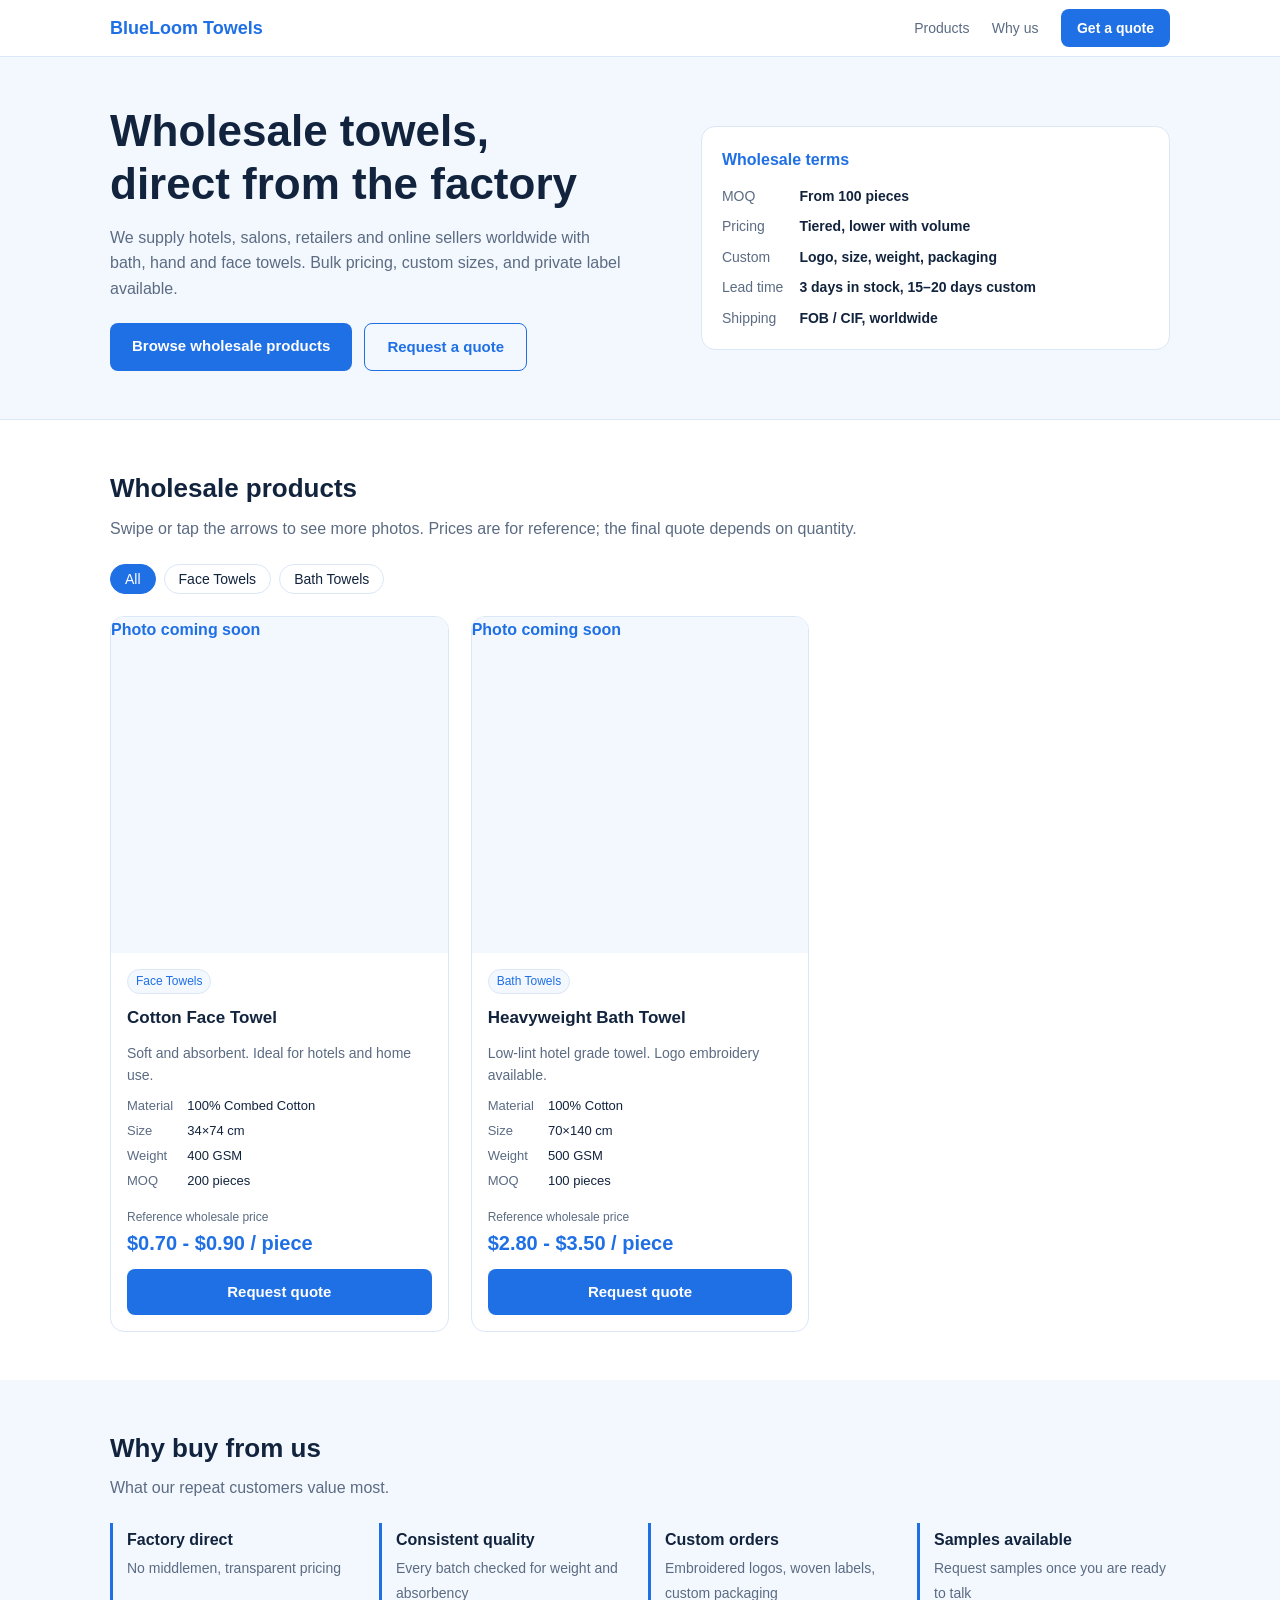
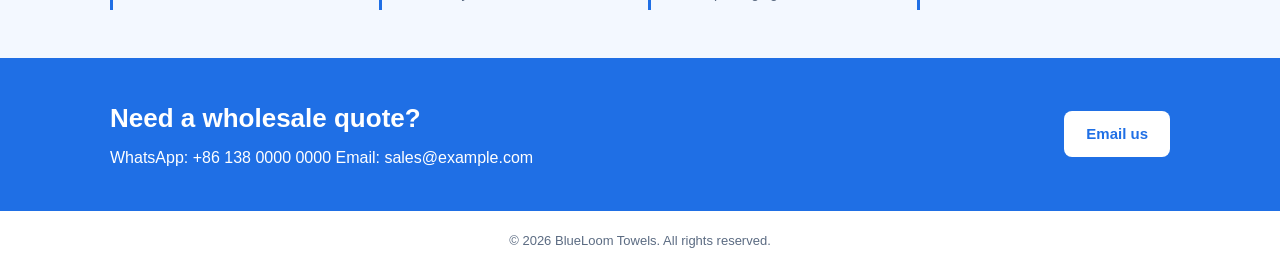
==== towel-site/index.html @ 3a12b100 "Add files via upload" ====
<!DOCTYPE html>
<html lang="en">
<head>
<meta charset="utf-8">
<meta name="viewport" content="width=device-width, initial-scale=1">
<title>BlueLoom Towels | Wholesale Towels, Factory Direct</title>
<meta name="description" content="Wholesale towels direct from the factory. Bath, hand and face towels for hotels, salons and retailers. Low MOQ, custom logo and private label.">
<style>
:root{
  --bg:#ffffff; --surface:#f3f8ff; --line:#dbe7f7;
  --text:#12233d; --muted:#5b6b82;
  --blue:#1f6fe5; --blue-dark:#154fb0; --on-blue:#ffffff;
}
@media (prefers-color-scheme: dark){
  :root{
    --bg:#0e1726; --surface:#15213a; --line:#25365a;
    --text:#e8efff; --muted:#9db0cf;
    --blue:#4b8dff; --blue-dark:#7aa9ff; --on-blue:#0b1426;
  }
}
html{scroll-behavior:smooth;scroll-padding-top:70px}
*{box-sizing:border-box}
body{margin:0;background:var(--bg);color:var(--text);
  font-family:"Inter","Helvetica Neue",Arial,sans-serif;line-height:1.6}
a{color:inherit;text-decoration:none}
.wrap{max-width:1100px;margin:0 auto;padding:0 20px}

header{position:sticky;top:0;z-index:20;background:var(--bg);border-bottom:1px solid var(--line)}
.nav{display:flex;align-items:center;justify-content:space-between;height:56px}
.logo{font-weight:700;font-size:18px;color:var(--blue)}
.nav a.link{margin-left:18px;font-size:14px;color:var(--muted)}
.btn{display:inline-block;background:var(--blue);color:var(--on-blue);padding:11px 22px;border-radius:8px;font-weight:600;border:0;cursor:pointer;font-size:15px;text-align:center}
.btn:hover{background:var(--blue-dark)}
.btn.ghost{background:transparent;color:var(--blue);border:1.5px solid var(--blue)}

.hero{background:var(--surface);border-bottom:1px solid var(--line)}
.hero .wrap{padding-top:48px;padding-bottom:48px;display:grid;gap:28px;grid-template-columns:1.2fr 1fr;align-items:center}
.hero h1{font-size:clamp(30px,6vw,44px);line-height:1.2;margin:0 0 14px}
.hero p{color:var(--muted);margin:0 0 22px;max-width:32em}
.cta{display:flex;gap:12px;flex-wrap:wrap}
.terms{background:var(--bg);border:1px solid var(--line);border-radius:14px;padding:20px}
.terms h3{margin:0 0 12px;font-size:16px;color:var(--blue)}
.terms dl{margin:0;display:grid;grid-template-columns:auto 1fr;gap:8px 16px;font-size:14px}
.terms dt{color:var(--muted)} .terms dd{margin:0;font-weight:600}

section{padding:48px 0}
h2{font-size:26px;margin:0 0 6px}
.sub{color:var(--muted);margin:0 0 22px}

.chips{display:flex;gap:8px;flex-wrap:wrap;margin-bottom:22px}
.chip{border:1px solid var(--line);background:var(--bg);color:var(--text);padding:6px 14px;border-radius:999px;font-size:14px;cursor:pointer}
.chip.on{background:var(--blue);color:var(--on-blue);border-color:var(--blue)}

.grid{display:grid;gap:22px;grid-template-columns:repeat(auto-fill,minmax(270px,1fr))}
.card{border:1px solid var(--line);border-radius:14px;overflow:hidden;background:var(--bg);display:flex;flex-direction:column}
.gallery{position:relative;background:var(--surface)}
.track{display:flex;overflow-x:auto;scroll-snap-type:x mandatory;scrollbar-width:none;-webkit-overflow-scrolling:touch}
.track::-webkit-scrollbar{display:none}
.track img,.track .ph{flex:0 0 100%;width:100%;aspect-ratio:1/1;object-fit:cover;scroll-snap-align:center;display:block}
.ph{display:flex;align-items:center;justify-content:center;color:var(--blue);font-weight:600;background:var(--surface)}
.arrow{position:absolute;top:50%;transform:translateY(-50%);width:34px;height:34px;border-radius:50%;border:0;
  background:rgba(255,255,255,.9);color:#154fb0;font-size:18px;cursor:pointer;box-shadow:0 1px 4px rgba(0,0,0,.2)}
.arrow.prev{left:8px}.arrow.next{right:8px}
.dots{position:absolute;bottom:8px;left:0;right:0;display:flex;justify-content:center;gap:6px}
.dots i{width:7px;height:7px;border-radius:50%;background:rgba(255,255,255,.7);box-shadow:0 0 0 1px rgba(21,79,176,.35)}
.dots i.on{background:var(--blue)}
.info{padding:16px;display:flex;flex-direction:column;gap:10px;flex:1}
.info h3{margin:0;font-size:17px}
.tag{font-size:12px;background:var(--surface);color:var(--blue);border:1px solid var(--line);padding:2px 8px;border-radius:999px;align-self:flex-start}
.desc{margin:0;color:var(--muted);font-size:14px;white-space:pre-line}
.specs{margin:0;display:grid;grid-template-columns:auto 1fr;gap:4px 14px;font-size:13px}
.specs dt{color:var(--muted)} .specs dd{margin:0}
.price{margin-top:auto;padding-top:6px}
.price small{display:block;color:var(--muted);font-size:12px}
.price b{font-size:20px;color:var(--blue)}
.state{color:var(--muted);padding:30px 0}

.feats{display:grid;gap:16px;grid-template-columns:repeat(auto-fit,minmax(210px,1fr))}
.feat{border-left:3px solid var(--blue);padding:4px 0 4px 14px}
.feat b{display:block;margin-bottom:2px}
.feat span{color:var(--muted);font-size:14px}

.contact{background:var(--blue);color:var(--on-blue)}
.contact .wrap{display:flex;gap:20px;justify-content:space-between;align-items:center;flex-wrap:wrap;padding-top:40px;padding-bottom:40px}
.contact h2{margin:0 0 6px}
.contact .btn{background:var(--bg);color:var(--blue)}
footer{padding:20px 0;text-align:center;color:var(--muted);font-size:13px}

@media(max-width:720px){
  .hero .wrap{grid-template-columns:1fr}
  .nav a.link{display:none}
}
</style>
</head>
<body>

<header>
  <div class="wrap nav">
    <a class="logo" href="#top">BlueLoom Towels</a>
    <nav>
      <a class="link" href="#products">Products</a>
      <a class="link" href="#why">Why us</a>
      <a class="btn" style="margin-left:18px;padding:8px 16px;font-size:14px" href="#contact">Get a quote</a>
    </nav>
  </div>
</header>

<div class="hero" id="top">
  <div class="wrap">
    <div>
      <h1>Wholesale towels,<br>direct from the factory</h1>
      <p>We supply hotels, salons, retailers and online sellers worldwide with bath, hand and face towels. Bulk pricing, custom sizes, and private label available.</p>
      <div class="cta">
        <a class="btn" href="#products">Browse wholesale products</a>
        <a class="btn ghost" href="#contact">Request a quote</a>
      </div>
    </div>
    <div class="terms">
      <h3>Wholesale terms</h3>
      <dl>
        <dt>MOQ</dt><dd>From 100 pieces</dd>
        <dt>Pricing</dt><dd>Tiered, lower with volume</dd>
        <dt>Custom</dt><dd>Logo, size, weight, packaging</dd>
        <dt>Lead time</dt><dd>3 days in stock, 15–20 days custom</dd>
        <dt>Shipping</dt><dd>FOB / CIF, worldwide</dd>
      </dl>
    </div>
  </div>
</div>

<section id="products">
  <div class="wrap">
    <h2>Wholesale products</h2>
    <p class="sub">Swipe or tap the arrows to see more photos. Prices are for reference; the final quote depends on quantity.</p>
    <div class="chips" id="chips"></div>
    <div class="grid" id="grid"></div>
    <div class="state" id="state">Loading products…</div>
  </div>
</section>

<section id="why" style="background:var(--surface)">
  <div class="wrap">
    <h2>Why buy from us</h2>
    <p class="sub">What our repeat customers value most.</p>
    <div class="feats">
      <div class="feat"><b>Factory direct</b><span>No middlemen, transparent pricing</span></div>
      <div class="feat"><b>Consistent quality</b><span>Every batch checked for weight and absorbency</span></div>
      <div class="feat"><b>Custom orders</b><span>Embroidered logos, woven labels, custom packaging</span></div>
      <div class="feat"><b>Samples available</b><span>Request samples once you are ready to talk</span></div>
    </div>
  </div>
</section>

<div class="contact" id="contact">
  <div class="wrap">
    <div>
      <h2>Need a wholesale quote?</h2>
      <div id="contactLine"></div>
    </div>
    <a class="btn" id="contactBtn" href="#">Email us</a>
  </div>
</div>

<footer>© 2026 BlueLoom Towels. All rights reserved.</footer>

<script>
/* ---- Edit your contact details here ---- */
const EMAIL = "sales@example.com";
const WHATSAPP = "+86 138 0000 0000";
/* Products are NOT written here. They are loaded from data/products.json,
   which you edit in the /admin dashboard. */

document.getElementById("contactLine").textContent = "WhatsApp: " + WHATSAPP + "   Email: " + EMAIL;
document.getElementById("contactBtn").href = "mailto:" + EMAIL + "?subject=" + encodeURIComponent("Wholesale inquiry");

function el(tag, cls, text){
  const e = document.createElement(tag);
  if(cls) e.className = cls;
  if(text !== undefined && text !== null) e.textContent = text;
  return e;
}

const grid = document.getElementById("grid");
const chips = document.getElementById("chips");
const state = document.getElementById("state");
let all = [], current = "All";

fetch("data/products.json", {cache:"no-store"})
  .then(function(r){ if(!r.ok) throw new Error(r.status); return r.json(); })
  .then(function(d){
    all = (d.products || []).filter(function(p){ return p && p.name && p.status !== "inactive"; });
    buildChips();
    render();
  })
  .catch(function(){
    state.textContent = "Products could not be loaded. Please contact us for the latest catalog.";
  });

function buildChips(){
  const cats = ["All"];
  all.forEach(function(p){ if(p.category && cats.indexOf(p.category) < 0) cats.push(p.category); });
  chips.textContent = "";
  if(cats.length < 3) return;
  cats.forEach(function(c){
    const b = el("button", "chip" + (c === current ? " on" : ""), c);
    b.type = "button";
    b.onclick = function(){ current = c; buildChips(); render(); };
    chips.appendChild(b);
  });
}

function render(){
  grid.textContent = "";
  const list = all.filter(function(p){ return current === "All" || p.category === current; });
  state.textContent = list.length ? "" : "No products yet. Please check back soon or contact us for our catalog.";
  state.style.display = list.length ? "none" : "block";
  list.forEach(function(p){ grid.appendChild(card(p)); });
}

function card(p){
  const c = el("article", "card");
  const imgs = Array.isArray(p.images) ? p.images.filter(Boolean) : [];

  const g = el("div", "gallery");
  const track = el("div", "track");
  if(imgs.length){
    imgs.forEach(function(src){
      const im = el("img");
      im.src = src; im.alt = p.name; im.loading = "lazy";
      track.appendChild(im);
    });
  } else {
    track.appendChild(el("div", "ph", "Photo coming soon"));
  }
  g.appendChild(track);

  if(imgs.length > 1){
    const prev = el("button", "arrow prev", "‹"); prev.type = "button"; prev.setAttribute("aria-label", "Previous photo");
    const next = el("button", "arrow next", "›"); next.type = "button"; next.setAttribute("aria-label", "Next photo");
    const dots = el("div", "dots");
    imgs.forEach(function(_, i){ dots.appendChild(el("i", i === 0 ? "on" : "")); });
    prev.onclick = function(){ track.scrollBy({left:-track.clientWidth, behavior:"smooth"}); };
    next.onclick = function(){ track.scrollBy({left:track.clientWidth, behavior:"smooth"}); };
    track.addEventListener("scroll", function(){
      const idx = Math.round(track.scrollLeft / track.clientWidth);
      Array.prototype.forEach.call(dots.children, function(d, i){ d.classList.toggle("on", i === idx); });
    }, {passive:true});
    g.appendChild(prev); g.appendChild(next); g.appendChild(dots);
  }
  c.appendChild(g);

  const info = el("div", "info");
  if(p.category) info.appendChild(el("span", "tag", p.category));
  info.appendChild(el("h3", "", p.name));
  if(p.description) info.appendChild(el("p", "desc", p.description));

  const specs = el("dl", "specs");
  [["Material", p.material], ["Size", p.size], ["Weight", p.gsm ? p.gsm + " GSM" : ""], ["MOQ", p.moq]].forEach(function(r){
    if(r[1]){ specs.appendChild(el("dt", "", r[0])); specs.appendChild(el("dd", "", r[1])); }
  });
  if(specs.children.length) info.appendChild(specs);

  const price = el("div", "price");
  if(p.price){
    price.appendChild(el("small", "", "Reference wholesale price"));
    price.appendChild(el("b", "", p.price));
  } else {
    price.appendChild(el("small", "", "Contact us for pricing"));
  }
  info.appendChild(price);

  const q = el("a", "btn", "Request quote");
  q.href = "mailto:" + EMAIL + "?subject=" + encodeURIComponent("Inquiry: " + p.name);
  info.appendChild(q);

  c.appendChild(info);
  return c;
}
</script>
</body>
</html>
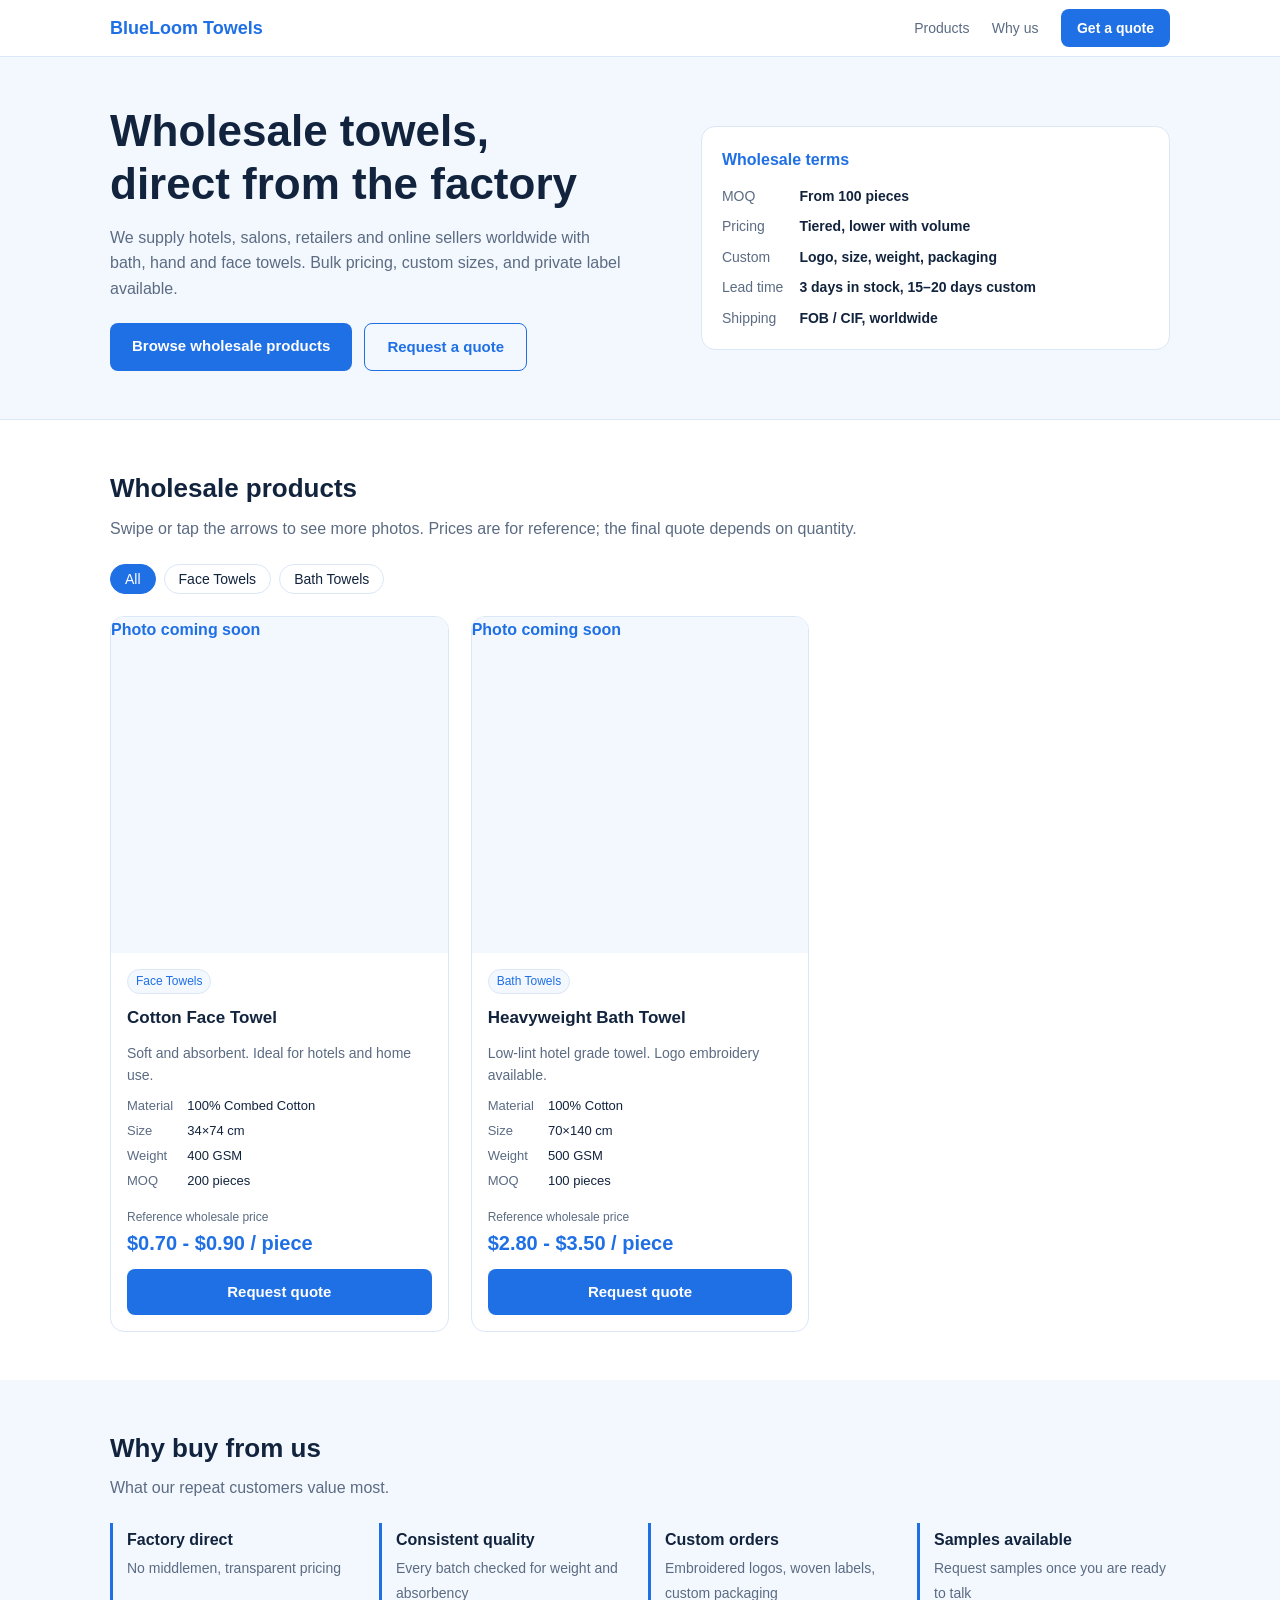
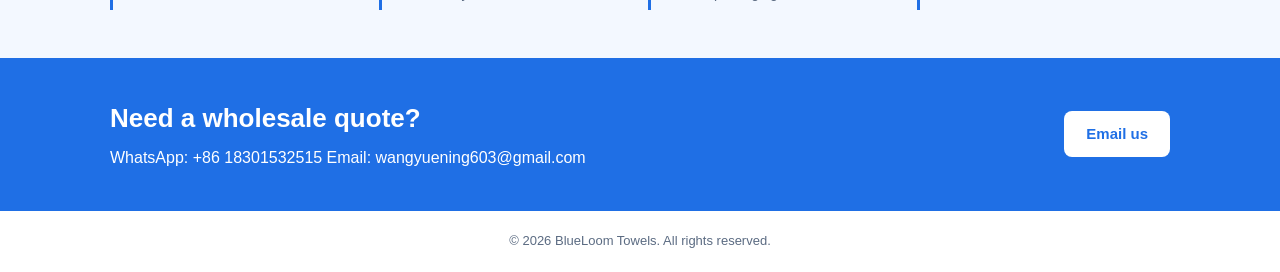
==== commit 77b15046: "Update index.html" ====
--- a/towel-site/index.html
+++ b/towel-site/index.html
@@ -165,8 +165,8 @@
 
 <script>
 /* ---- Edit your contact details here ---- */
-const EMAIL = "sales@example.com";
-const WHATSAPP = "+86 138 0000 0000";
+const EMAIL = "wangyuening603@gmail.com";
+const WHATSAPP = "+86 18301532515";
 /* Products are NOT written here. They are loaded from data/products.json,
    which you edit in the /admin dashboard. */
 
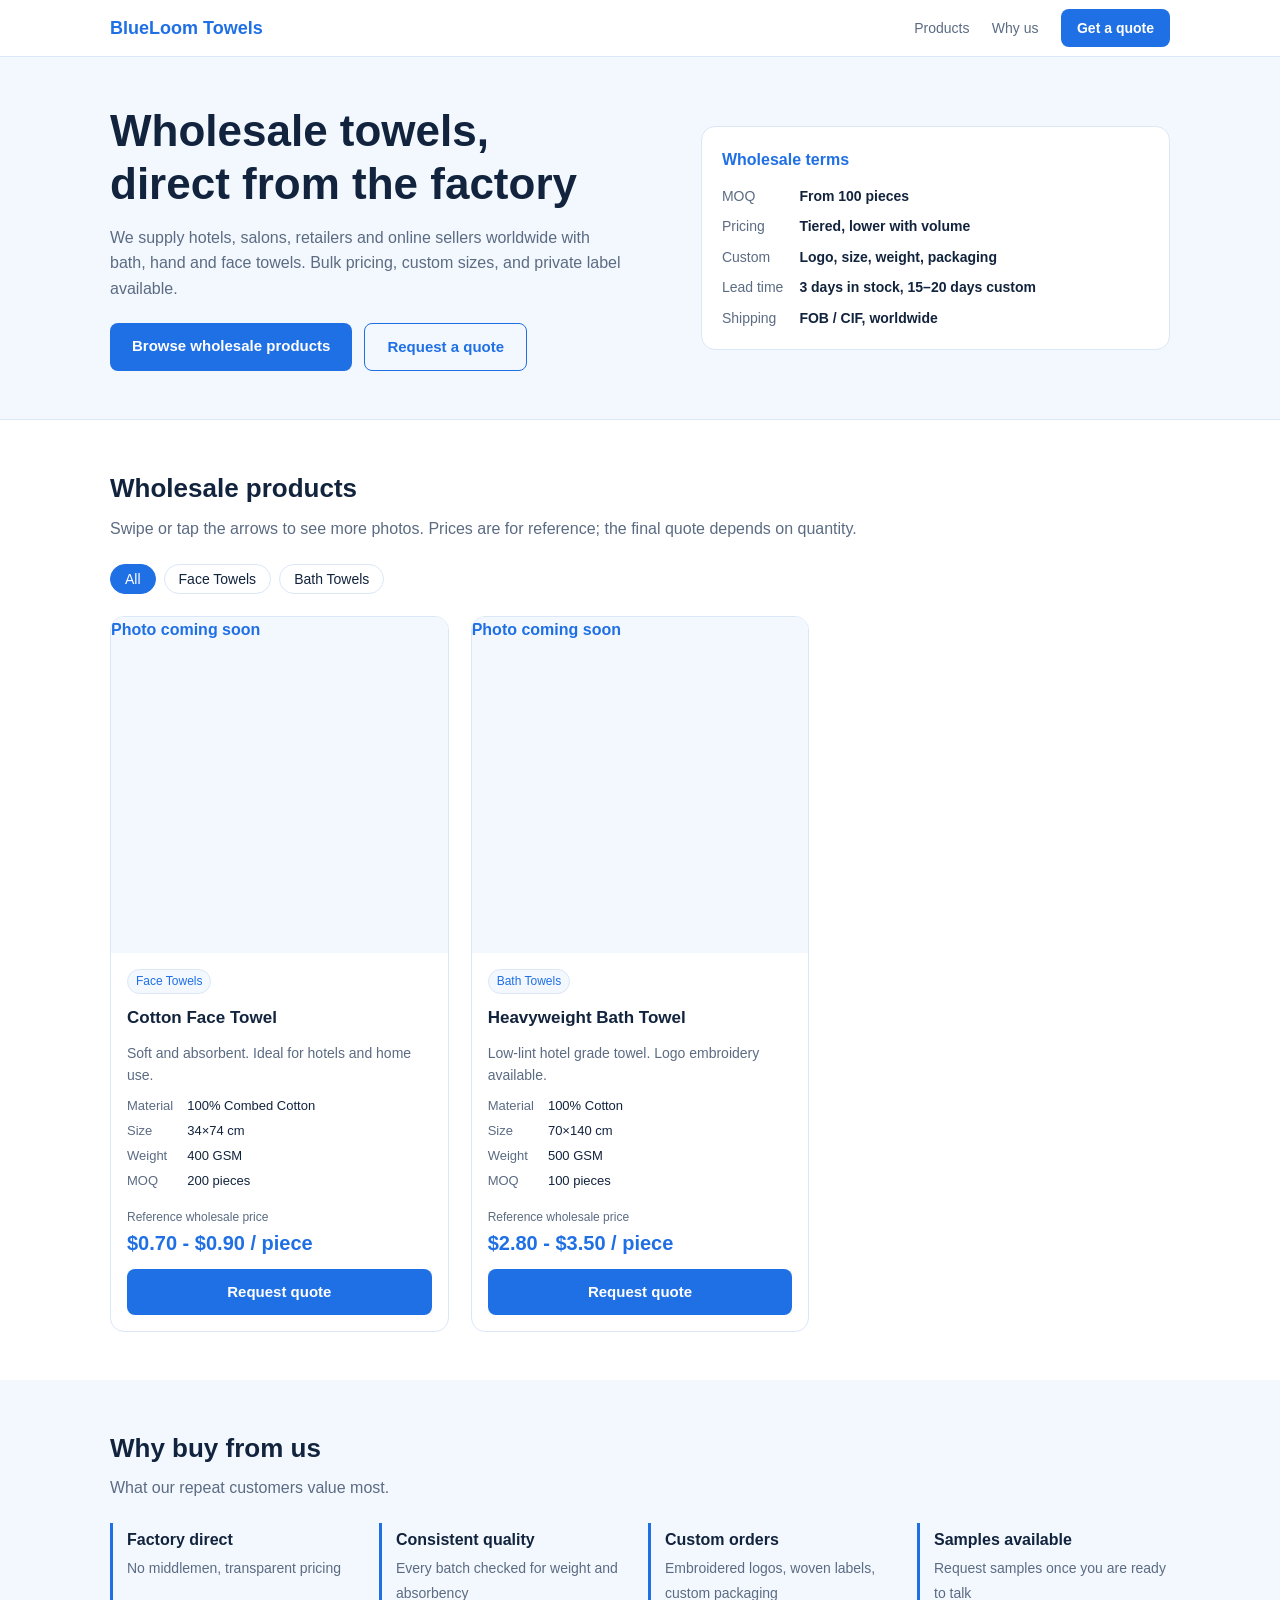
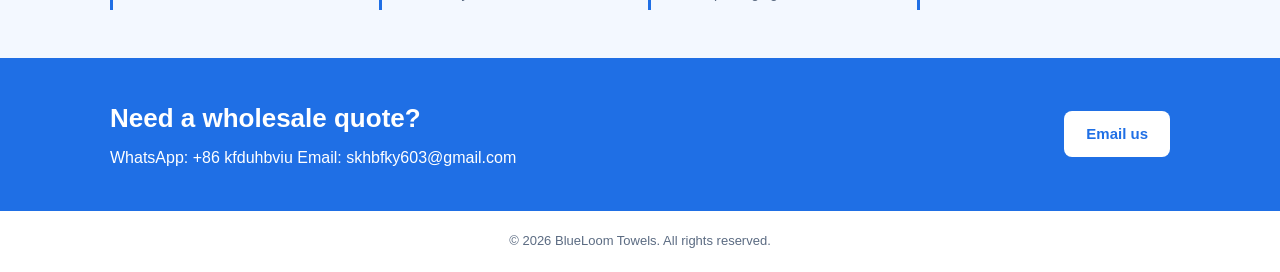
==== commit 9b45f480: "Change contact information in index.html Updated contact details for email and WhatsApp." ====
--- a/towel-site/index.html
+++ b/towel-site/index.html
@@ -165,8 +165,8 @@
 
 <script>
 /* ---- Edit your contact details here ---- */
-const EMAIL = "wangyuening603@gmail.com";
-const WHATSAPP = "+86 18301532515";
+const EMAIL = "skhbfky603@gmail.com";
+const WHATSAPP = "+86 kfduhbviu";
 /* Products are NOT written here. They are loaded from data/products.json,
    which you edit in the /admin dashboard. */
 
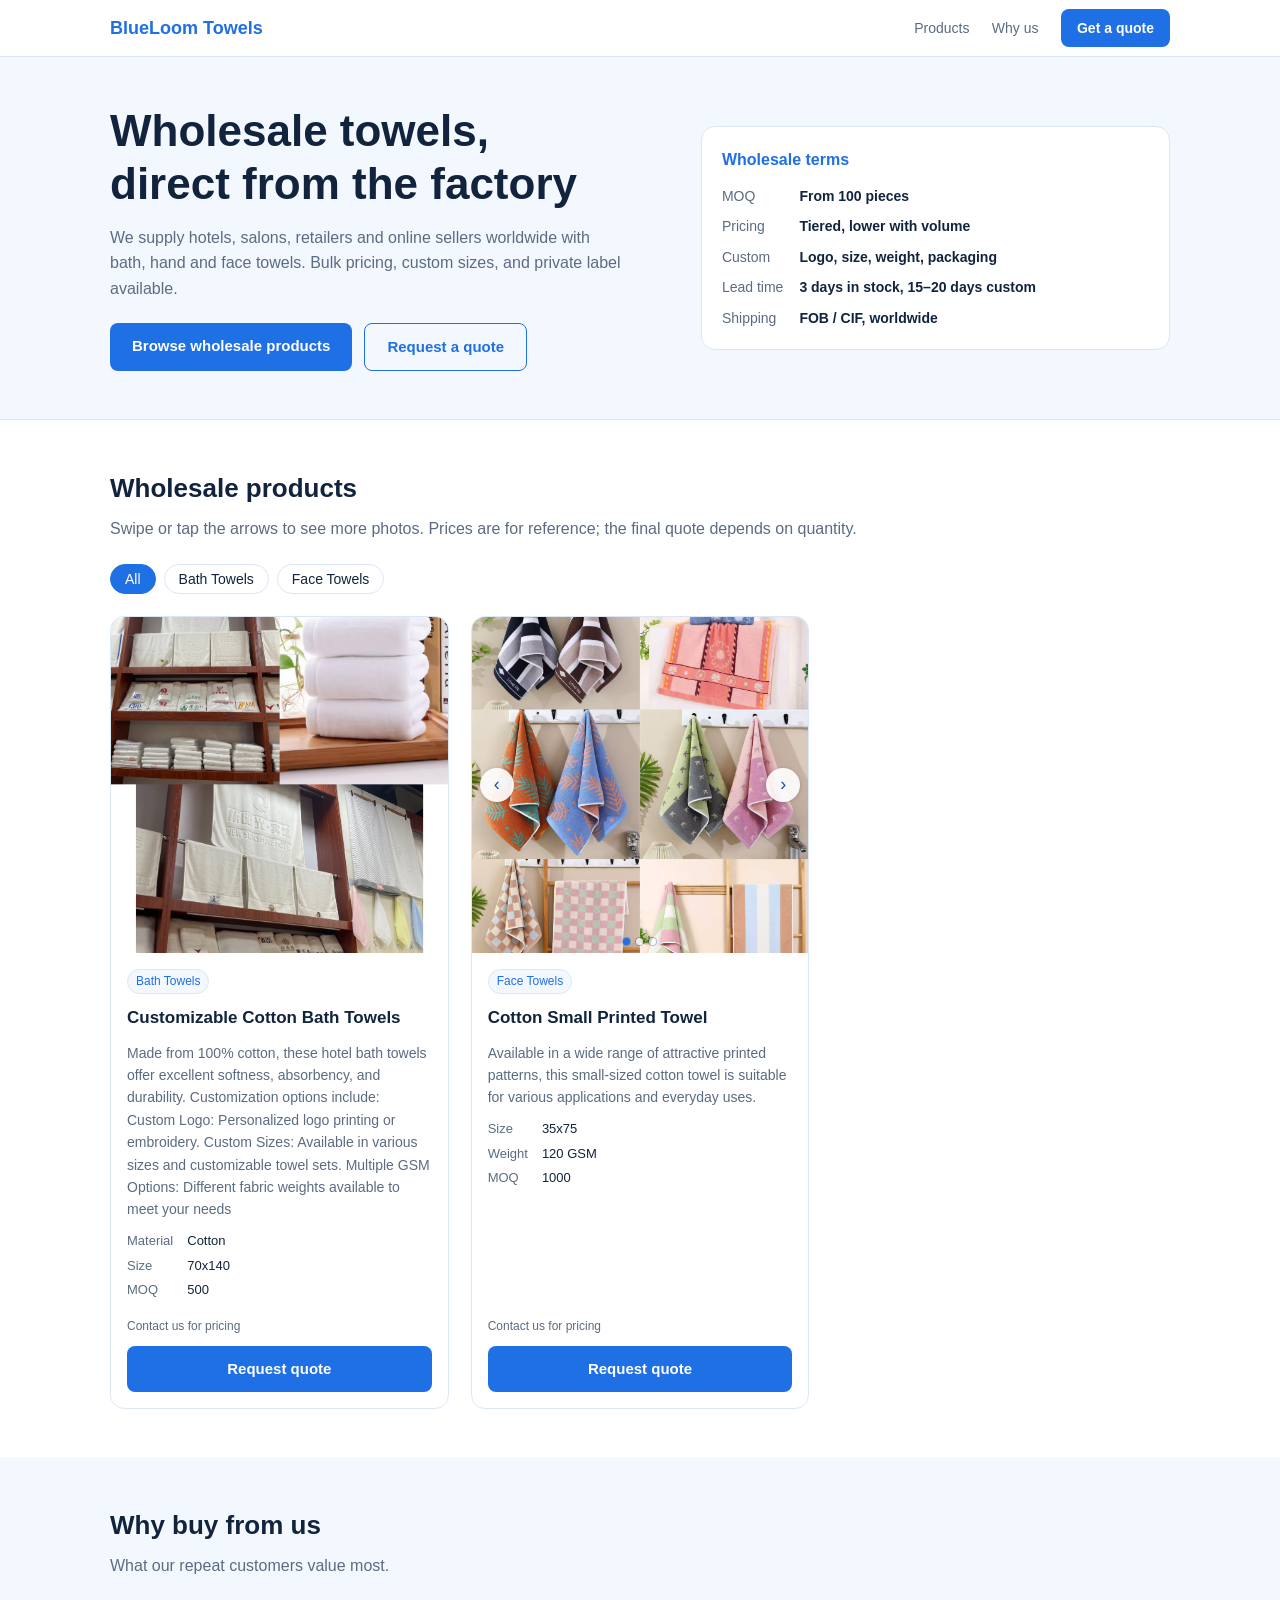
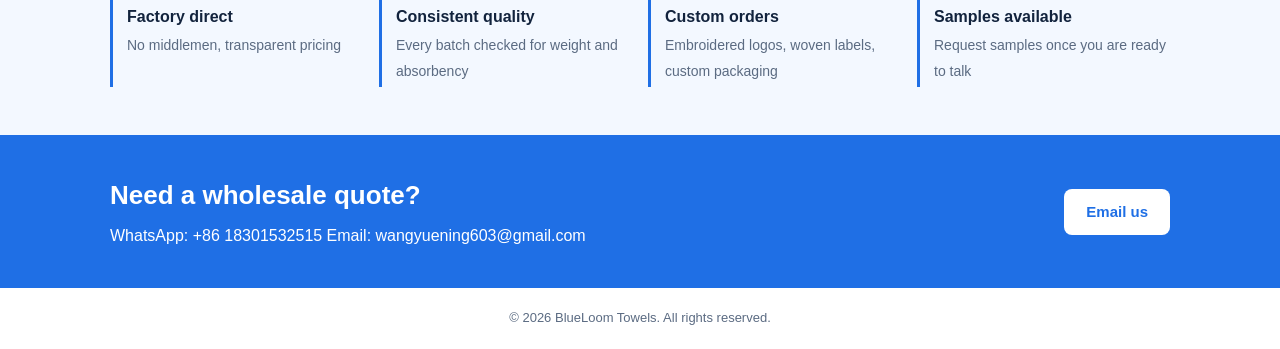
==== commit a60f16e9: "Change contact information in index.html Updated contact details for email and WhatsApp." ====
--- a/towel-site/index.html
+++ b/towel-site/index.html
@@ -165,8 +165,8 @@
 
 <script>
 /* ---- Edit your contact details here ---- */
-const EMAIL = "skhbfky603@gmail.com";
-const WHATSAPP = "+86 kfduhbviu";
+const EMAIL = "wangyuening603@gmail.com";
+const WHATSAPP = "+86 18301532515";
 /* Products are NOT written here. They are loaded from data/products.json,
    which you edit in the /admin dashboard. */
 
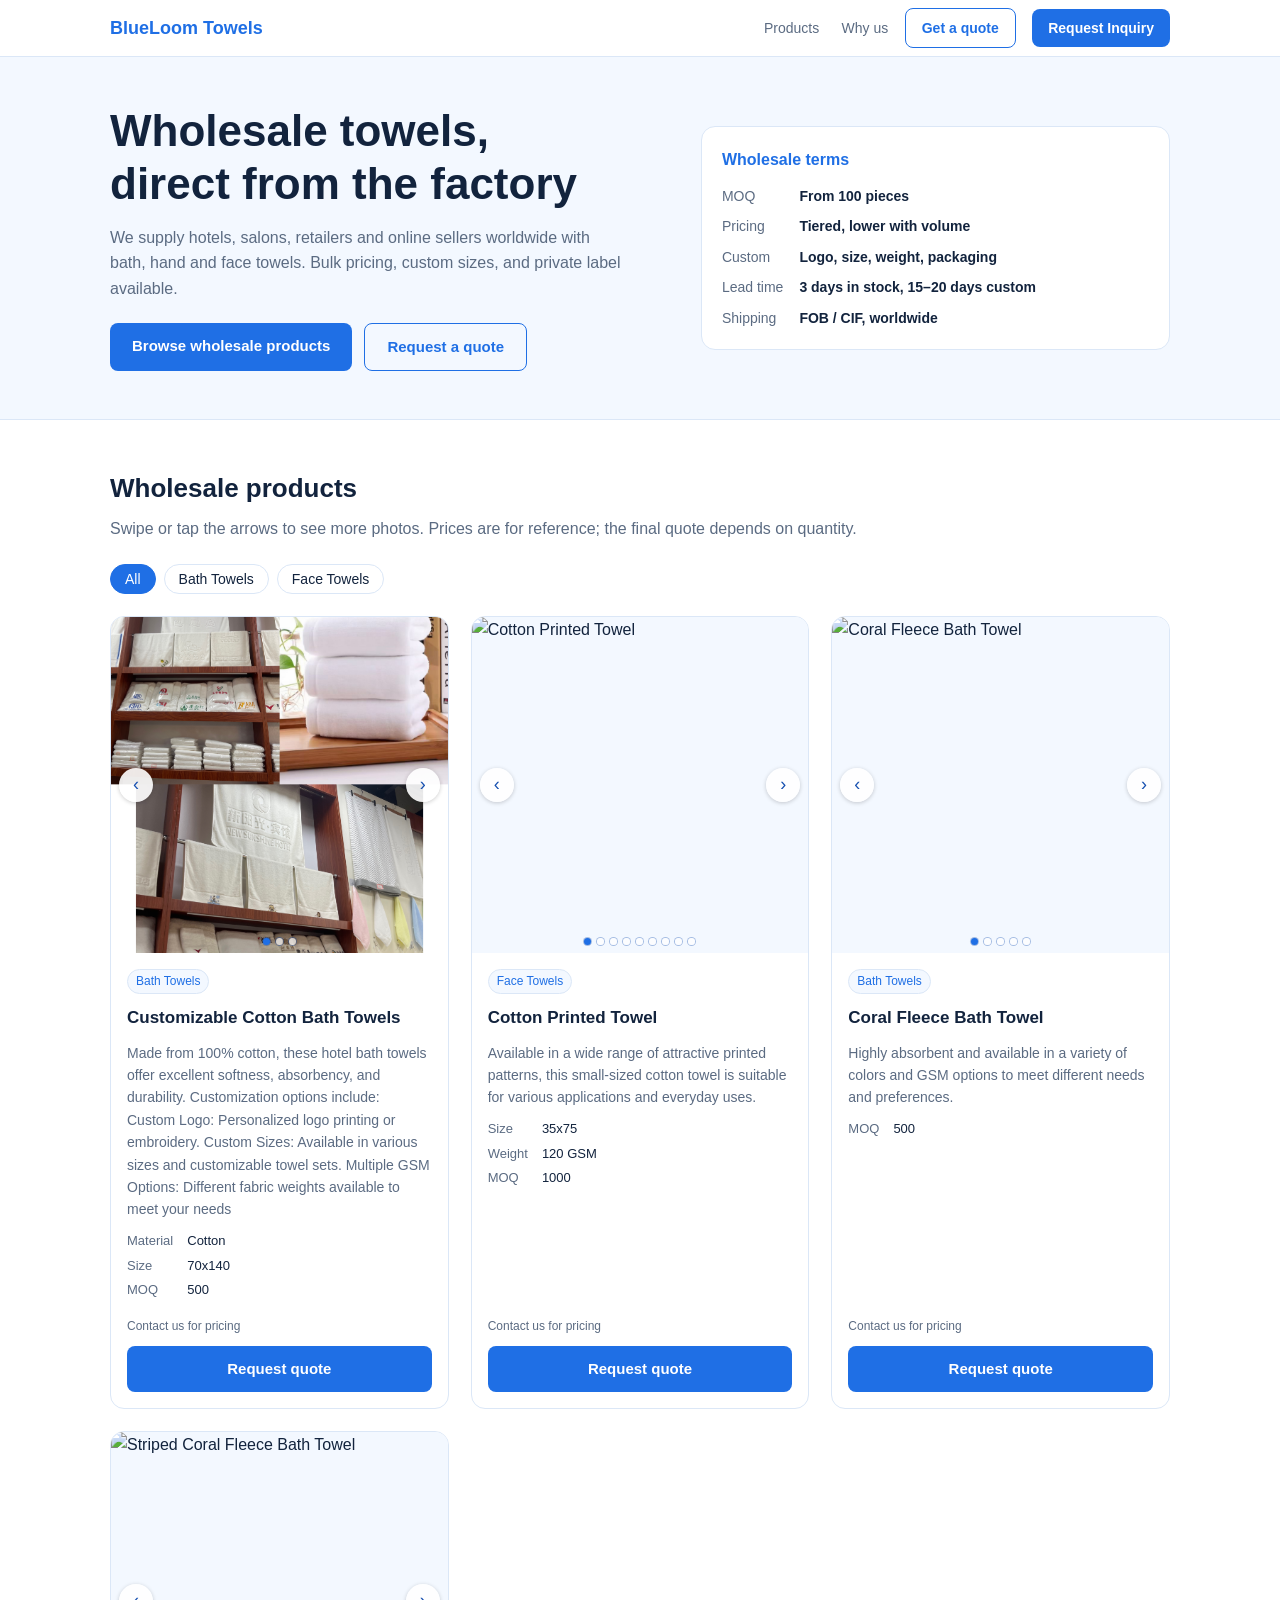
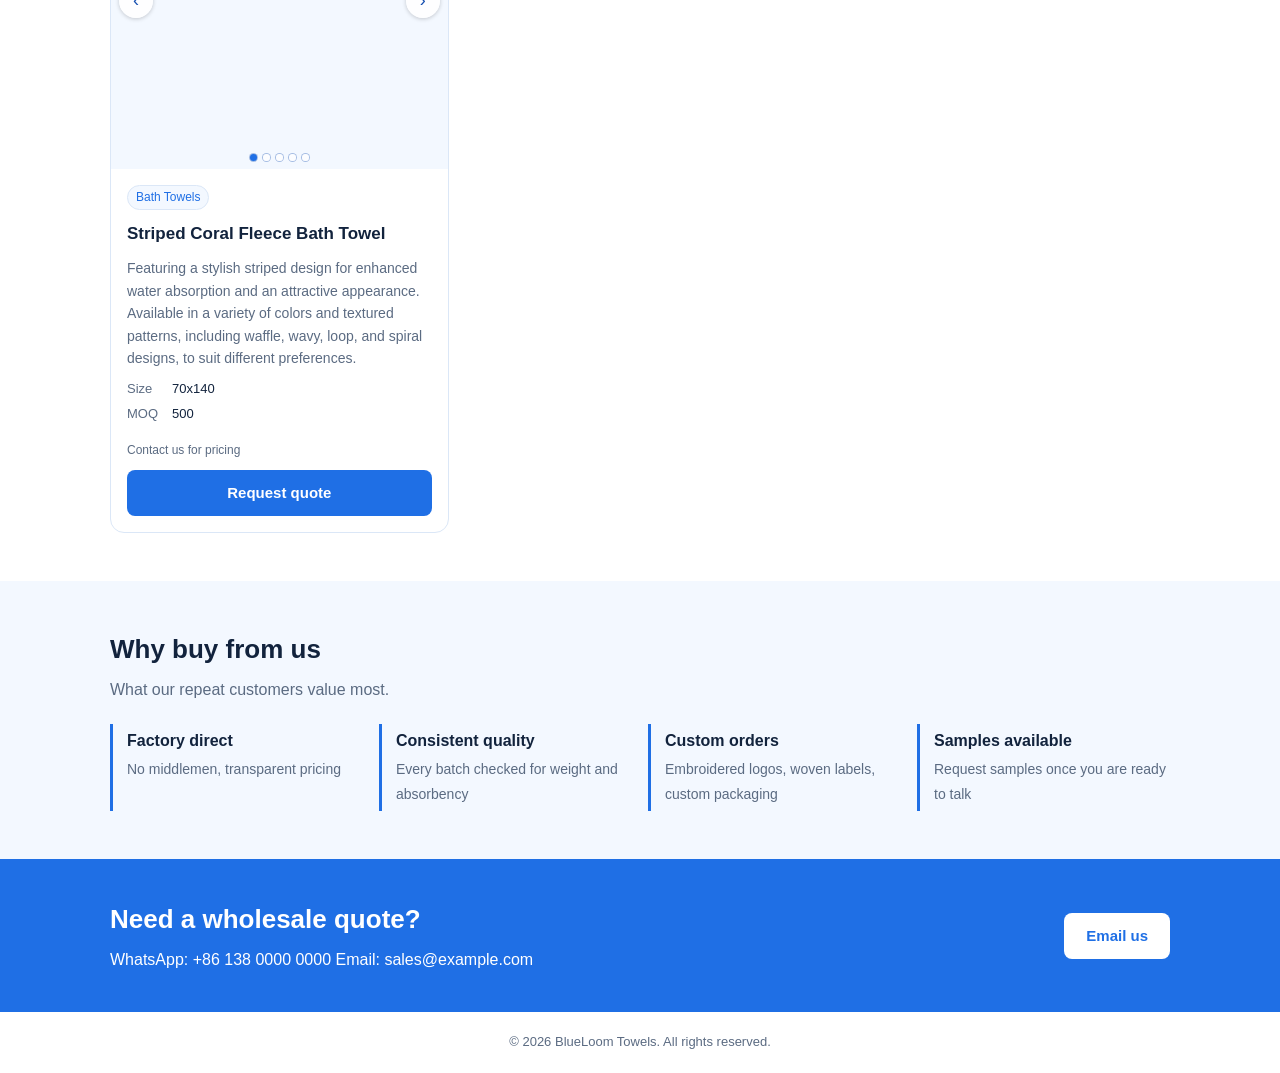
==== commit 95b2e5e6: "Update index.html" ====
--- a/towel-site/index.html
+++ b/towel-site/index.html
@@ -32,6 +32,7 @@
 .btn{display:inline-block;background:var(--blue);color:var(--on-blue);padding:11px 22px;border-radius:8px;font-weight:600;border:0;cursor:pointer;font-size:15px;text-align:center}
 .btn:hover{background:var(--blue-dark)}
 .btn.ghost{background:transparent;color:var(--blue);border:1.5px solid var(--blue)}
+.nav-btn{margin-left:12px;padding:8px 16px;font-size:14px}
 
 .hero{background:var(--surface);border-bottom:1px solid var(--line)}
 .hero .wrap{padding-top:48px;padding-bottom:48px;display:grid;gap:28px;grid-template-columns:1.2fr 1fr;align-items:center}
@@ -88,7 +89,7 @@
 
 @media(max-width:720px){
   .hero .wrap{grid-template-columns:1fr}
-  .nav a.link{display:none}
+  .nav a.link,.nav .hide-sm{display:none}
 }
 </style>
 </head>
@@ -100,7 +101,8 @@
     <nav>
       <a class="link" href="#products">Products</a>
       <a class="link" href="#why">Why us</a>
-      <a class="btn" style="margin-left:18px;padding:8px 16px;font-size:14px" href="#contact">Get a quote</a>
+      <a class="btn ghost nav-btn hide-sm" href="#contact">Get a quote</a>
+      <a class="btn nav-btn" href="inquiry.html">Request Inquiry</a>
     </nav>
   </div>
 </header>
@@ -165,8 +167,8 @@
 
 <script>
 /* ---- Edit your contact details here ---- */
-const EMAIL = "wangyuening603@gmail.com";
-const WHATSAPP = "+86 18301532515";
+const EMAIL = "sales@example.com";
+const WHATSAPP = "+86 138 0000 0000";
 /* Products are NOT written here. They are loaded from data/products.json,
    which you edit in the /admin dashboard. */
 
@@ -270,7 +272,7 @@
   info.appendChild(price);
 
   const q = el("a", "btn", "Request quote");
-  q.href = "mailto:" + EMAIL + "?subject=" + encodeURIComponent("Inquiry: " + p.name);
+  q.href = "inquiry.html?product=" + encodeURIComponent(p.name);
   info.appendChild(q);
 
   c.appendChild(info);
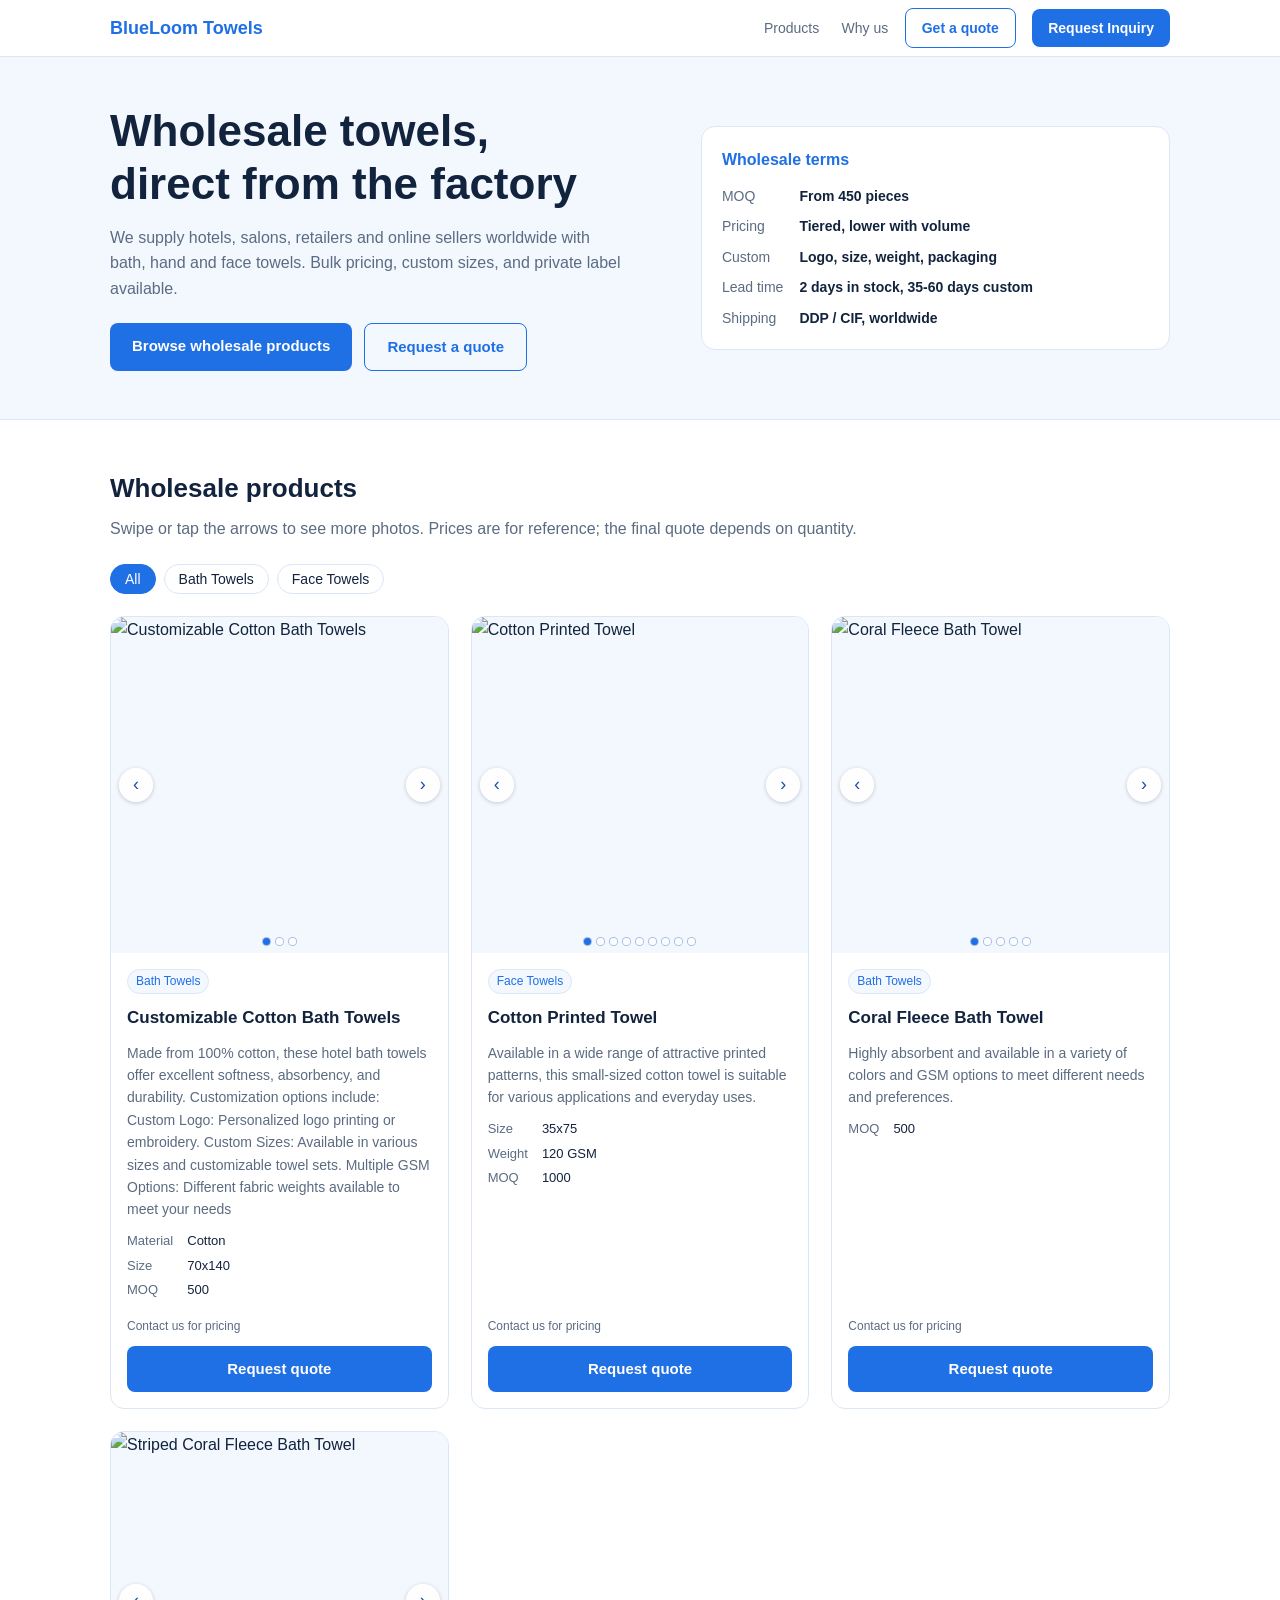
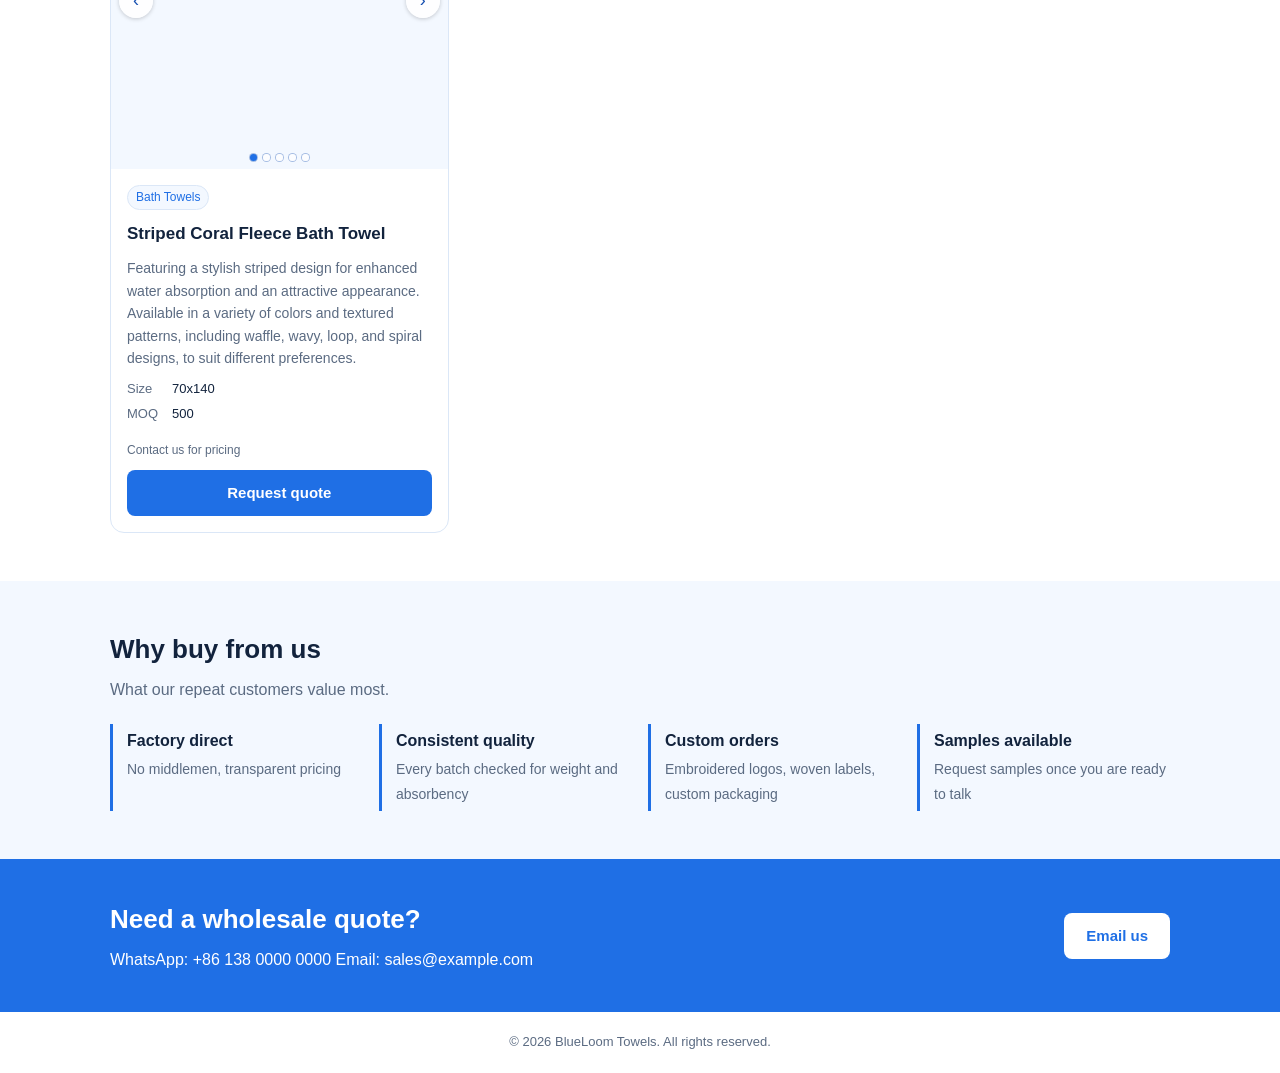
==== commit b8cc5f7f: "Update MOQ and lead time details in index.html" ====
--- a/towel-site/index.html
+++ b/towel-site/index.html
@@ -120,11 +120,11 @@
     <div class="terms">
       <h3>Wholesale terms</h3>
       <dl>
-        <dt>MOQ</dt><dd>From 100 pieces</dd>
+        <dt>MOQ</dt><dd>From 450 pieces</dd>
         <dt>Pricing</dt><dd>Tiered, lower with volume</dd>
         <dt>Custom</dt><dd>Logo, size, weight, packaging</dd>
-        <dt>Lead time</dt><dd>3 days in stock, 15–20 days custom</dd>
-        <dt>Shipping</dt><dd>FOB / CIF, worldwide</dd>
+        <dt>Lead time</dt><dd> 2 days in stock, 35-60 days custom</dd>
+        <dt>Shipping</dt><dd>DDP / CIF, worldwide</dd>
       </dl>
     </div>
   </div>
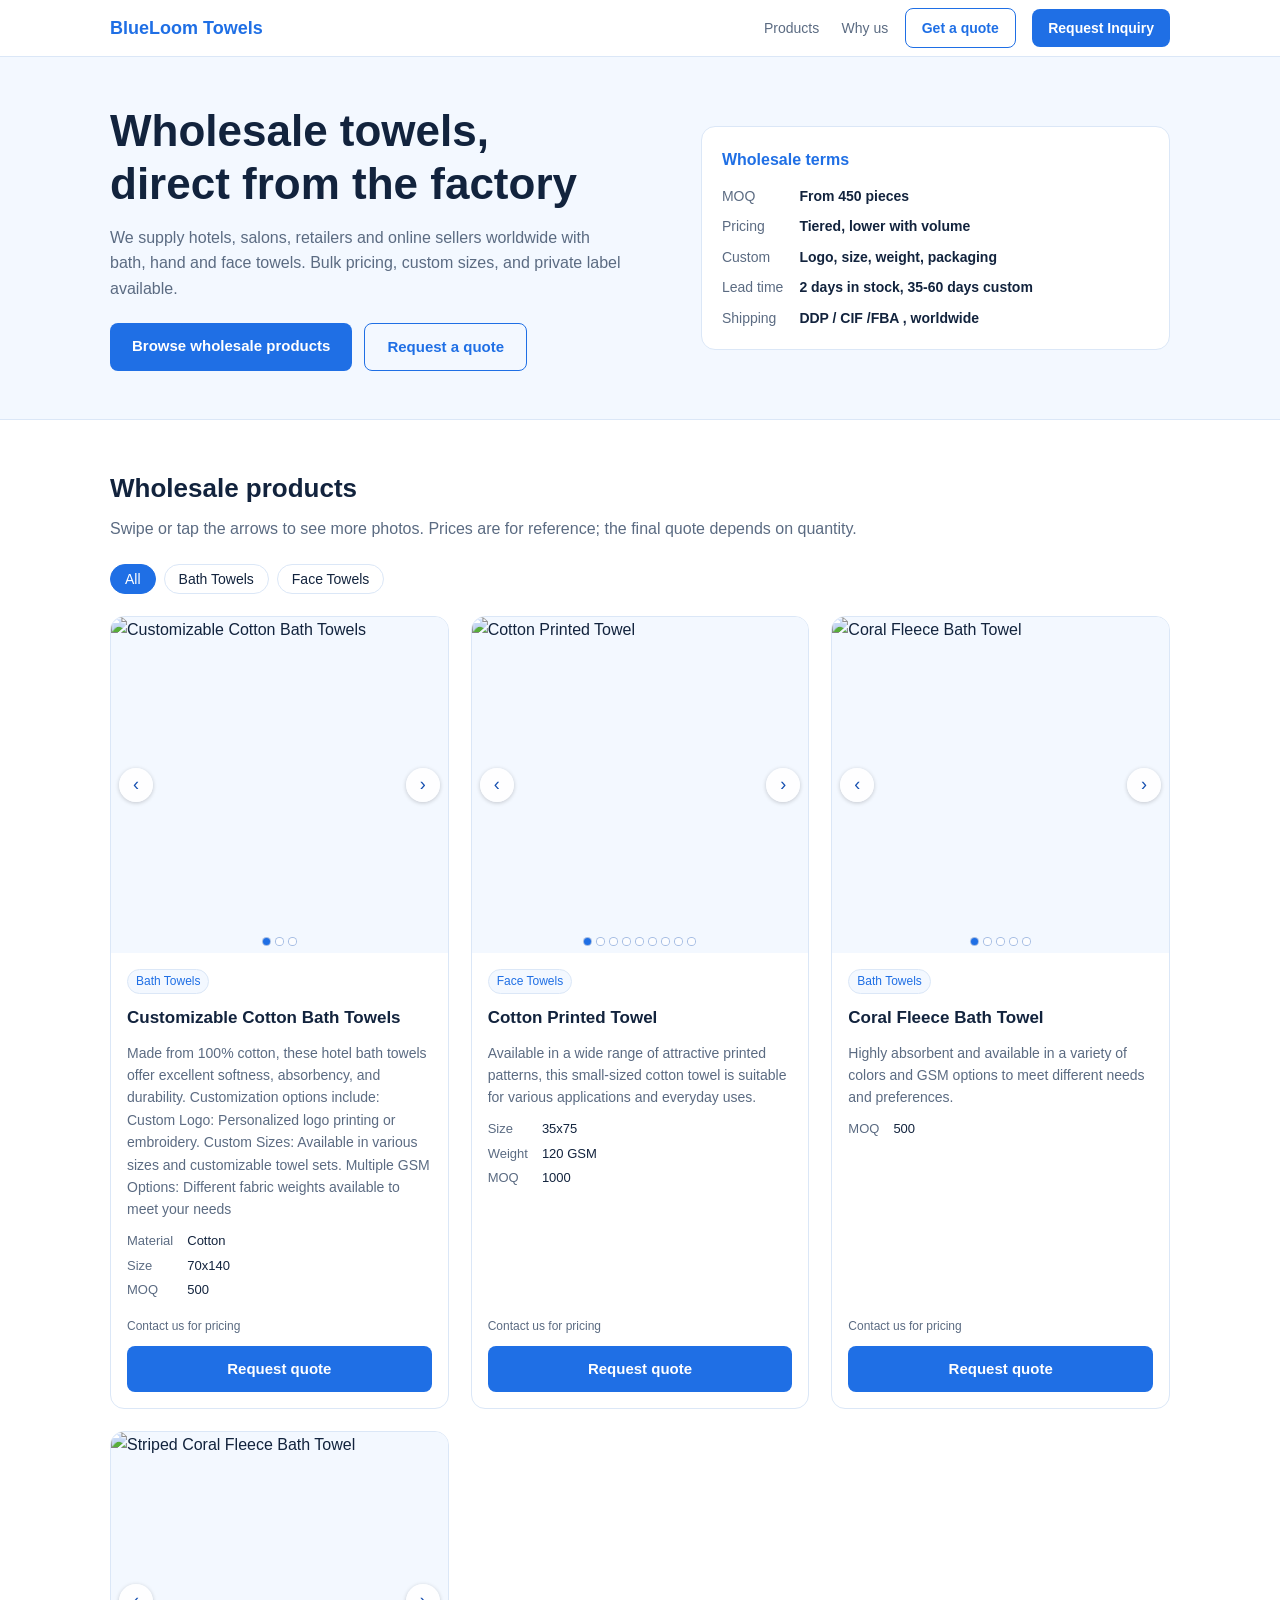
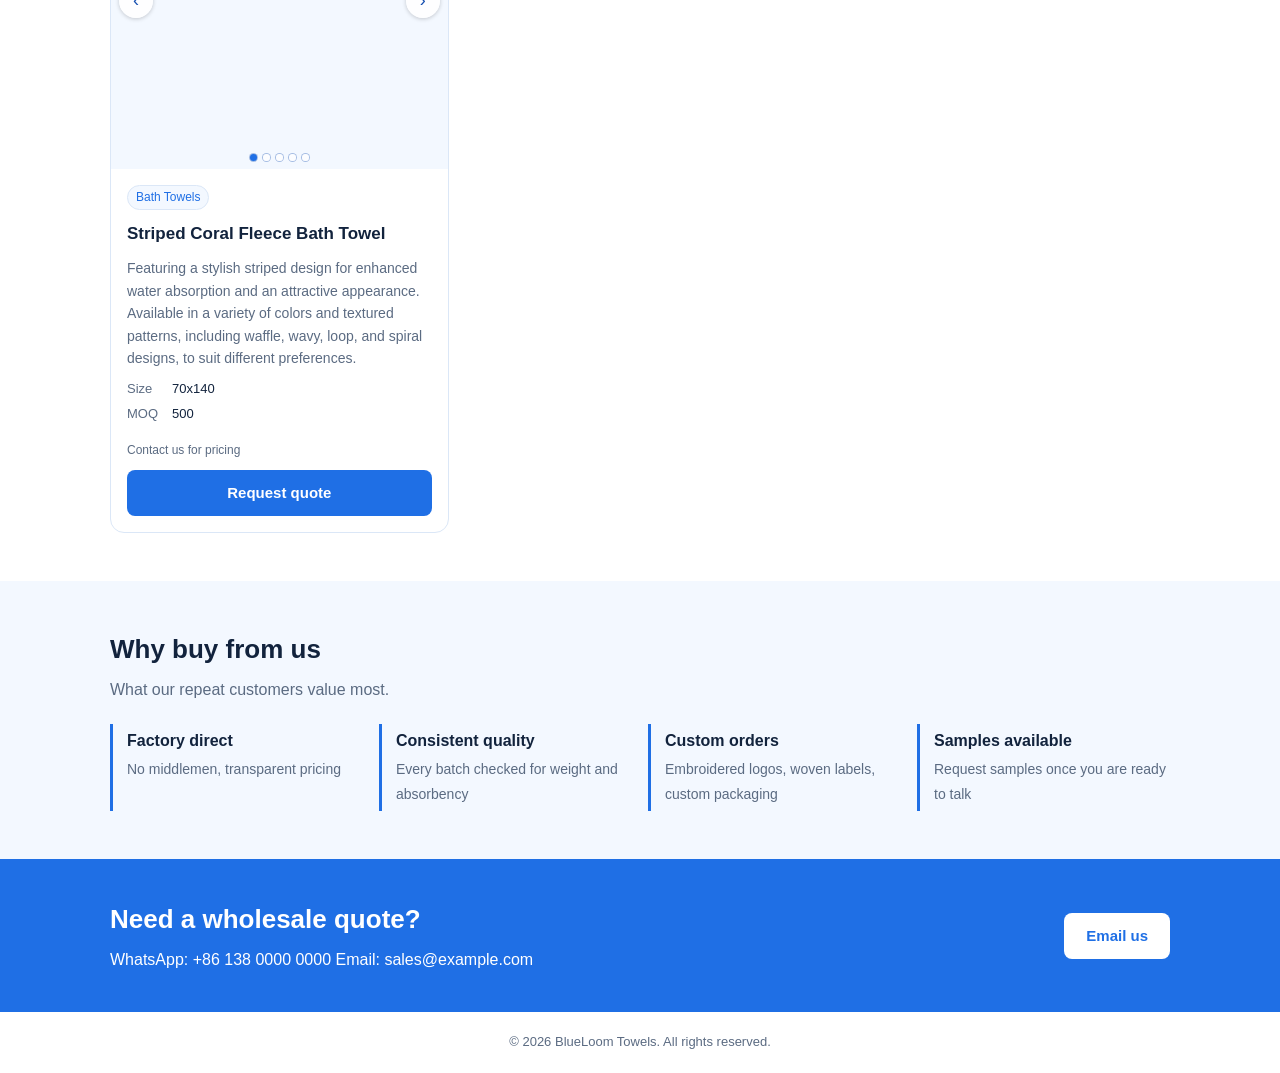
==== commit dd1ed844: "Update shipping options in index.html" ====
--- a/towel-site/index.html
+++ b/towel-site/index.html
@@ -124,7 +124,7 @@
         <dt>Pricing</dt><dd>Tiered, lower with volume</dd>
         <dt>Custom</dt><dd>Logo, size, weight, packaging</dd>
         <dt>Lead time</dt><dd> 2 days in stock, 35-60 days custom</dd>
-        <dt>Shipping</dt><dd>DDP / CIF, worldwide</dd>
+        <dt>Shipping</dt><dd>DDP / CIF /FBA , worldwide</dd>
       </dl>
     </div>
   </div>
